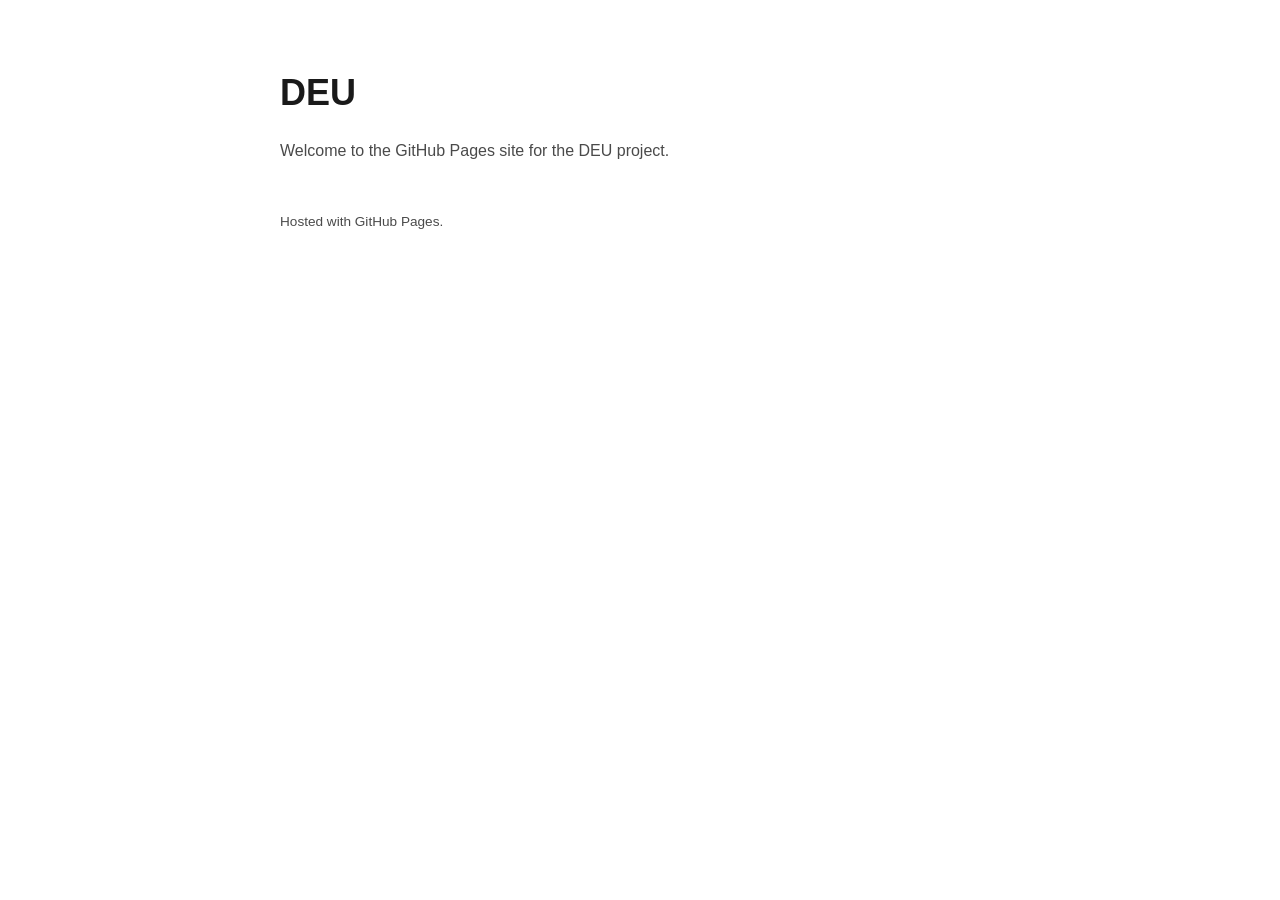
==== index.html @ cdf1455a "Add GitHub Pages landing page https://claude.ai/code/session_01STTKdUPdFc3GmFeQWMSM7u" ====
<!DOCTYPE html>
<html lang="en">
<head>
  <meta charset="UTF-8">
  <meta name="viewport" content="width=device-width, initial-scale=1.0">
  <title>DEU</title>
  <style>
    body {
      font-family: -apple-system, BlinkMacSystemFont, "Segoe UI", Roboto, Helvetica, Arial, sans-serif;
      max-width: 720px;
      margin: 4rem auto;
      padding: 0 1.5rem;
      line-height: 1.6;
      color: #1a1a1a;
    }
    h1 {
      font-size: 2.25rem;
      margin-bottom: 0.25rem;
    }
    p {
      color: #4a4a4a;
    }
    footer {
      margin-top: 3rem;
      font-size: 0.85rem;
      color: #888;
    }
  </style>
</head>
<body>
  <h1>DEU</h1>
  <p>Welcome to the GitHub Pages site for the DEU project.</p>
  <footer>
    <p>Hosted with GitHub Pages.</p>
  </footer>
</body>
</html>
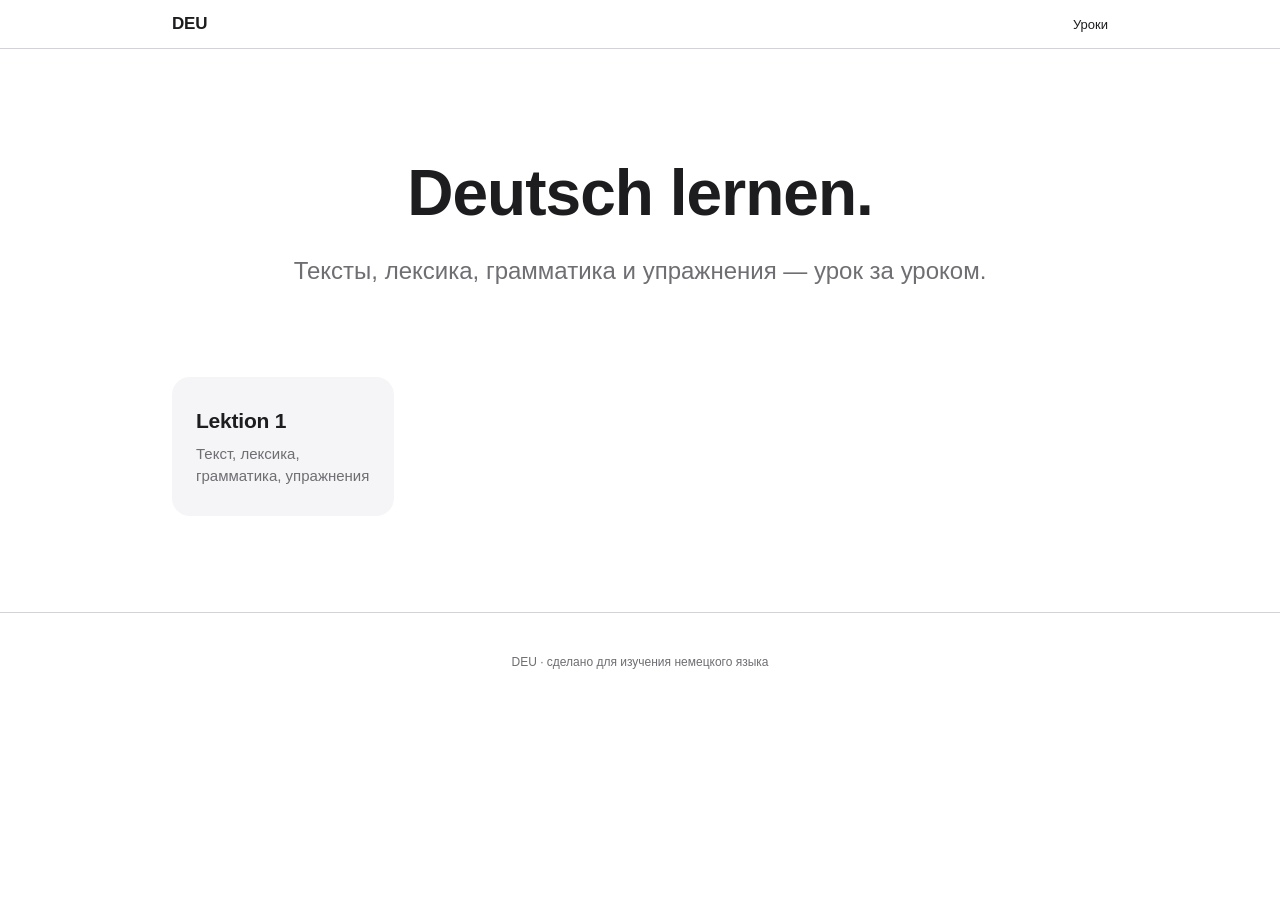
==== commit f4d513f4: "Build Apple-style site with lesson template (texts, vocab, grammar, exercises) https://claude.ai/cod" ====
--- a/index.html
+++ b/index.html
@@ -1,37 +1,37 @@
 <!DOCTYPE html>
-<html lang="en">
+<html lang="ru">
 <head>
   <meta charset="UTF-8">
   <meta name="viewport" content="width=device-width, initial-scale=1.0">
-  <title>DEU</title>
-  <style>
-    body {
-      font-family: -apple-system, BlinkMacSystemFont, "Segoe UI", Roboto, Helvetica, Arial, sans-serif;
-      max-width: 720px;
-      margin: 4rem auto;
-      padding: 0 1.5rem;
-      line-height: 1.6;
-      color: #1a1a1a;
-    }
-    h1 {
-      font-size: 2.25rem;
-      margin-bottom: 0.25rem;
-    }
-    p {
-      color: #4a4a4a;
-    }
-    footer {
-      margin-top: 3rem;
-      font-size: 0.85rem;
-      color: #888;
-    }
-  </style>
+  <title>DEU — Deutsch lernen</title>
+  <link rel="stylesheet" href="css/style.css">
 </head>
 <body>
-  <h1>DEU</h1>
-  <p>Welcome to the GitHub Pages site for the DEU project.</p>
-  <footer>
-    <p>Hosted with GitHub Pages.</p>
+  <header class="navbar">
+    <div class="navbar-inner">
+      <a class="brand" href="index.html">DEU</a>
+      <nav>
+        <a href="#lessons">Уроки</a>
+      </nav>
+    </div>
+  </header>
+
+  <section class="hero">
+    <h1>Deutsch lernen.</h1>
+    <p>Тексты, лексика, грамматика и упражнения — урок за уроком.</p>
+  </section>
+
+  <section class="section" id="lessons">
+    <div class="grid">
+      <a class="card" href="lessons/lesson-1.html">
+        <h3>Lektion 1</h3>
+        <p>Текст, лексика, грамматика, упражнения</p>
+      </a>
+    </div>
+  </section>
+
+  <footer class="footer">
+    <p>DEU · сделано для изучения немецкого языка</p>
   </footer>
 </body>
 </html>
--- a/css/style.css
+++ b/css/style.css
@@ -0,0 +1,294 @@
+:root {
+  --bg: #ffffff;
+  --fg: #1d1d1f;
+  --muted: #6e6e73;
+  --accent: #0071e3;
+  --accent-hover: #0077ed;
+  --card-bg: #f5f5f7;
+  --border: #d2d2d7;
+  --radius: 18px;
+  --max-width: 980px;
+}
+
+* { box-sizing: border-box; }
+
+html { scroll-behavior: smooth; }
+
+body {
+  margin: 0;
+  font-family: -apple-system, BlinkMacSystemFont, "SF Pro Text", "Segoe UI",
+    Roboto, Helvetica, Arial, sans-serif;
+  background: var(--bg);
+  color: var(--fg);
+  line-height: 1.5;
+  -webkit-font-smoothing: antialiased;
+}
+
+a { color: var(--accent); text-decoration: none; }
+a:hover { color: var(--accent-hover); }
+
+/* Navigation */
+.navbar {
+  position: sticky;
+  top: 0;
+  z-index: 100;
+  backdrop-filter: saturate(180%) blur(20px);
+  background: rgba(255, 255, 255, 0.8);
+  border-bottom: 1px solid var(--border);
+}
+.navbar-inner {
+  max-width: var(--max-width);
+  margin: 0 auto;
+  padding: 0 22px;
+  height: 48px;
+  display: flex;
+  align-items: center;
+  justify-content: space-between;
+}
+.brand {
+  font-weight: 600;
+  font-size: 17px;
+  color: var(--fg);
+  letter-spacing: -0.01em;
+}
+.brand:hover { color: var(--fg); }
+.navbar nav a {
+  font-size: 13px;
+  color: var(--fg);
+  margin-left: 26px;
+}
+.navbar nav a:hover { color: var(--muted); }
+
+/* Hero */
+.hero {
+  text-align: center;
+  padding: 96px 22px 64px;
+  max-width: var(--max-width);
+  margin: 0 auto;
+}
+.hero h1 {
+  font-size: clamp(40px, 7vw, 64px);
+  font-weight: 700;
+  letter-spacing: -0.015em;
+  margin: 0 0 12px;
+}
+.hero p {
+  font-size: clamp(18px, 2.4vw, 24px);
+  color: var(--muted);
+  margin: 0;
+}
+
+/* Lesson grid */
+.section {
+  max-width: var(--max-width);
+  margin: 0 auto;
+  padding: 24px 22px 96px;
+}
+.grid {
+  display: grid;
+  grid-template-columns: repeat(auto-fill, minmax(220px, 1fr));
+  gap: 16px;
+}
+.card {
+  display: block;
+  background: var(--card-bg);
+  border-radius: var(--radius);
+  padding: 28px 24px;
+  transition: transform 0.2s ease, box-shadow 0.2s ease;
+}
+.card:hover {
+  transform: translateY(-2px);
+  box-shadow: 0 12px 28px rgba(0, 0, 0, 0.08);
+}
+.card h3 {
+  margin: 0 0 6px;
+  font-size: 21px;
+  font-weight: 600;
+  color: var(--fg);
+  letter-spacing: -0.01em;
+}
+.card p {
+  margin: 0;
+  font-size: 15px;
+  color: var(--muted);
+}
+
+/* Lesson page */
+.lesson-header {
+  text-align: center;
+  padding: 64px 22px 32px;
+  max-width: var(--max-width);
+  margin: 0 auto;
+}
+.lesson-header h1 {
+  font-size: clamp(32px, 5vw, 48px);
+  font-weight: 700;
+  letter-spacing: -0.015em;
+  margin: 0 0 8px;
+}
+.lesson-header p {
+  color: var(--muted);
+  font-size: 17px;
+  margin: 0;
+}
+
+/* Tabs */
+.tabs {
+  position: sticky;
+  top: 49px;
+  z-index: 90;
+  background: rgba(255, 255, 255, 0.85);
+  backdrop-filter: saturate(180%) blur(20px);
+  border-bottom: 1px solid var(--border);
+}
+.tabs-inner {
+  max-width: var(--max-width);
+  margin: 0 auto;
+  display: flex;
+  gap: 4px;
+  padding: 8px 22px;
+  overflow-x: auto;
+}
+.tab-btn {
+  appearance: none;
+  border: none;
+  background: transparent;
+  font-size: 15px;
+  font-weight: 500;
+  color: var(--muted);
+  padding: 8px 18px;
+  border-radius: 980px;
+  cursor: pointer;
+  white-space: nowrap;
+  transition: background 0.15s ease, color 0.15s ease;
+  font-family: inherit;
+}
+.tab-btn:hover { color: var(--fg); }
+.tab-btn.active {
+  background: var(--fg);
+  color: #fff;
+}
+
+.tab-panel {
+  display: none;
+  max-width: var(--max-width);
+  margin: 0 auto;
+  padding: 48px 22px 96px;
+}
+.tab-panel.active { display: block; }
+
+/* Text block */
+.text-block {
+  font-size: 19px;
+  line-height: 1.75;
+  white-space: pre-wrap;
+  background: var(--card-bg);
+  border-radius: var(--radius);
+  padding: 36px 40px;
+}
+.text-block p { margin: 0 0 1.2em; }
+.text-block p:last-child { margin-bottom: 0; }
+
+/* Vocabulary */
+.vocab-group h2 {
+  font-size: 22px;
+  font-weight: 600;
+  letter-spacing: -0.01em;
+  margin: 40px 0 16px;
+}
+.vocab-group:first-child h2 { margin-top: 0; }
+.vocab-table {
+  width: 100%;
+  border-collapse: collapse;
+  font-size: 16px;
+}
+.vocab-table th {
+  text-align: left;
+  font-weight: 600;
+  color: var(--muted);
+  font-size: 13px;
+  text-transform: uppercase;
+  letter-spacing: 0.04em;
+  padding: 10px 16px;
+  border-bottom: 1px solid var(--border);
+}
+.vocab-table td {
+  padding: 14px 16px;
+  border-bottom: 1px solid var(--border);
+  vertical-align: top;
+}
+.vocab-table tr:last-child td { border-bottom: none; }
+.word-de { font-weight: 600; }
+.tag {
+  display: inline-block;
+  font-size: 12px;
+  font-weight: 600;
+  color: var(--accent);
+  background: rgba(0, 113, 227, 0.1);
+  border-radius: 6px;
+  padding: 2px 8px;
+  margin-right: 6px;
+}
+
+/* Grammar */
+.grammar-card {
+  background: var(--card-bg);
+  border-radius: var(--radius);
+  padding: 28px 32px;
+  margin-bottom: 20px;
+}
+.grammar-card h3 {
+  margin: 0 0 8px;
+  font-size: 19px;
+  font-weight: 600;
+  letter-spacing: -0.01em;
+}
+.grammar-card p { color: var(--muted); margin: 0 0 14px; }
+.example-list {
+  list-style: none;
+  margin: 0;
+  padding: 0;
+}
+.example-list li {
+  font-size: 16px;
+  padding: 10px 0;
+  border-top: 1px solid var(--border);
+}
+.example-list li:first-child { border-top: none; }
+.example-de { font-weight: 600; }
+.example-ru { color: var(--muted); display: block; margin-top: 2px; }
+
+/* Exercises */
+.exercise {
+  background: var(--card-bg);
+  border-radius: var(--radius);
+  padding: 24px 28px;
+  margin-bottom: 16px;
+}
+.exercise h3 {
+  margin: 0 0 12px;
+  font-size: 17px;
+  font-weight: 600;
+}
+.exercise ol, .exercise ul {
+  margin: 0;
+  padding-left: 22px;
+}
+.exercise li { margin-bottom: 8px; font-size: 16px; }
+
+/* Footer */
+.footer {
+  border-top: 1px solid var(--border);
+  padding: 28px 22px;
+  text-align: center;
+  color: var(--muted);
+  font-size: 12px;
+}
+
+/* Empty state */
+.empty {
+  text-align: center;
+  color: var(--muted);
+  font-size: 17px;
+  padding: 64px 22px;
+}
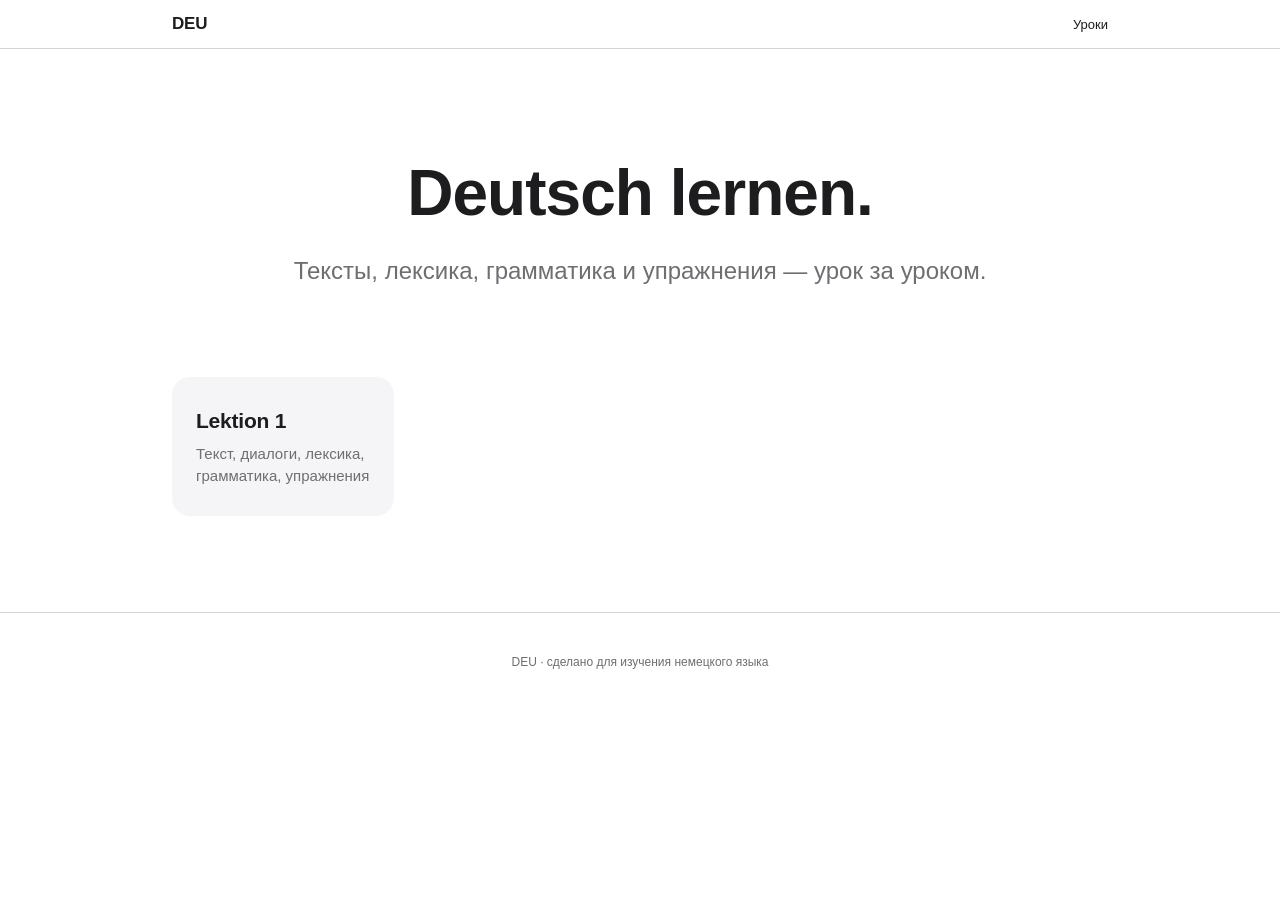
==== commit b733c497: "Add Dialoge tab with dialogues from the lesson 1 material https://claude.ai/code/session_01STTKdUPdF" ====
--- a/index.html
+++ b/index.html
@@ -25,7 +25,7 @@
     <div class="grid">
       <a class="card" href="lessons/lesson-1.html">
         <h3>Lektion 1</h3>
-        <p>Текст, лексика, грамматика, упражнения</p>
+        <p>Текст, диалоги, лексика, грамматика, упражнения</p>
       </a>
     </div>
   </section>
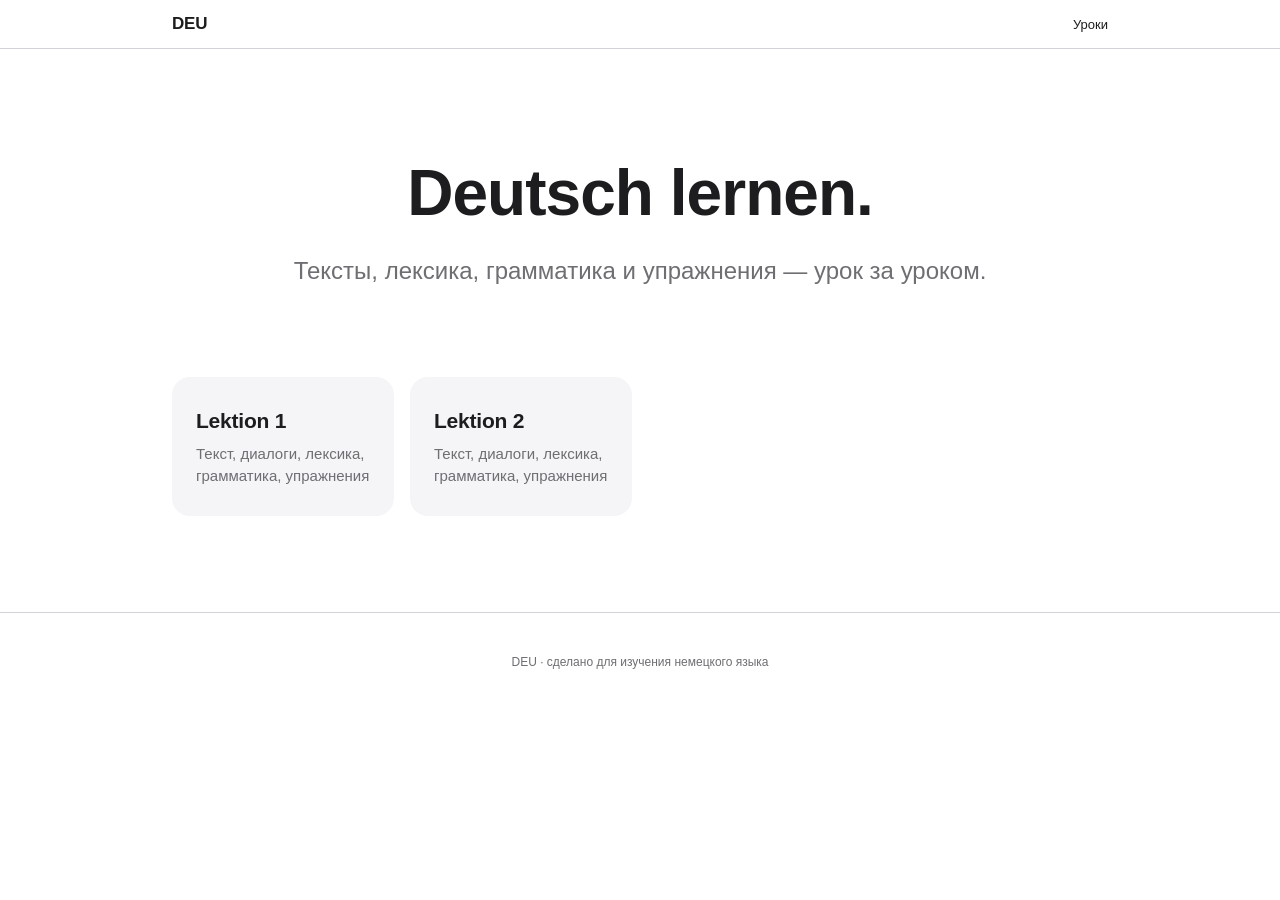
==== commit 5b1908a2: "Add Lektion 2: Branko interview, weil-Satz grammar, full vocabulary https://claude.ai/code/session_0" ====
--- a/index.html
+++ b/index.html
@@ -27,6 +27,10 @@
         <h3>Lektion 1</h3>
         <p>Текст, диалоги, лексика, грамматика, упражнения</p>
       </a>
+      <a class="card" href="lessons/lesson-2.html">
+        <h3>Lektion 2</h3>
+        <p>Текст, диалоги, лексика, грамматика, упражнения</p>
+      </a>
     </div>
   </section>
 
